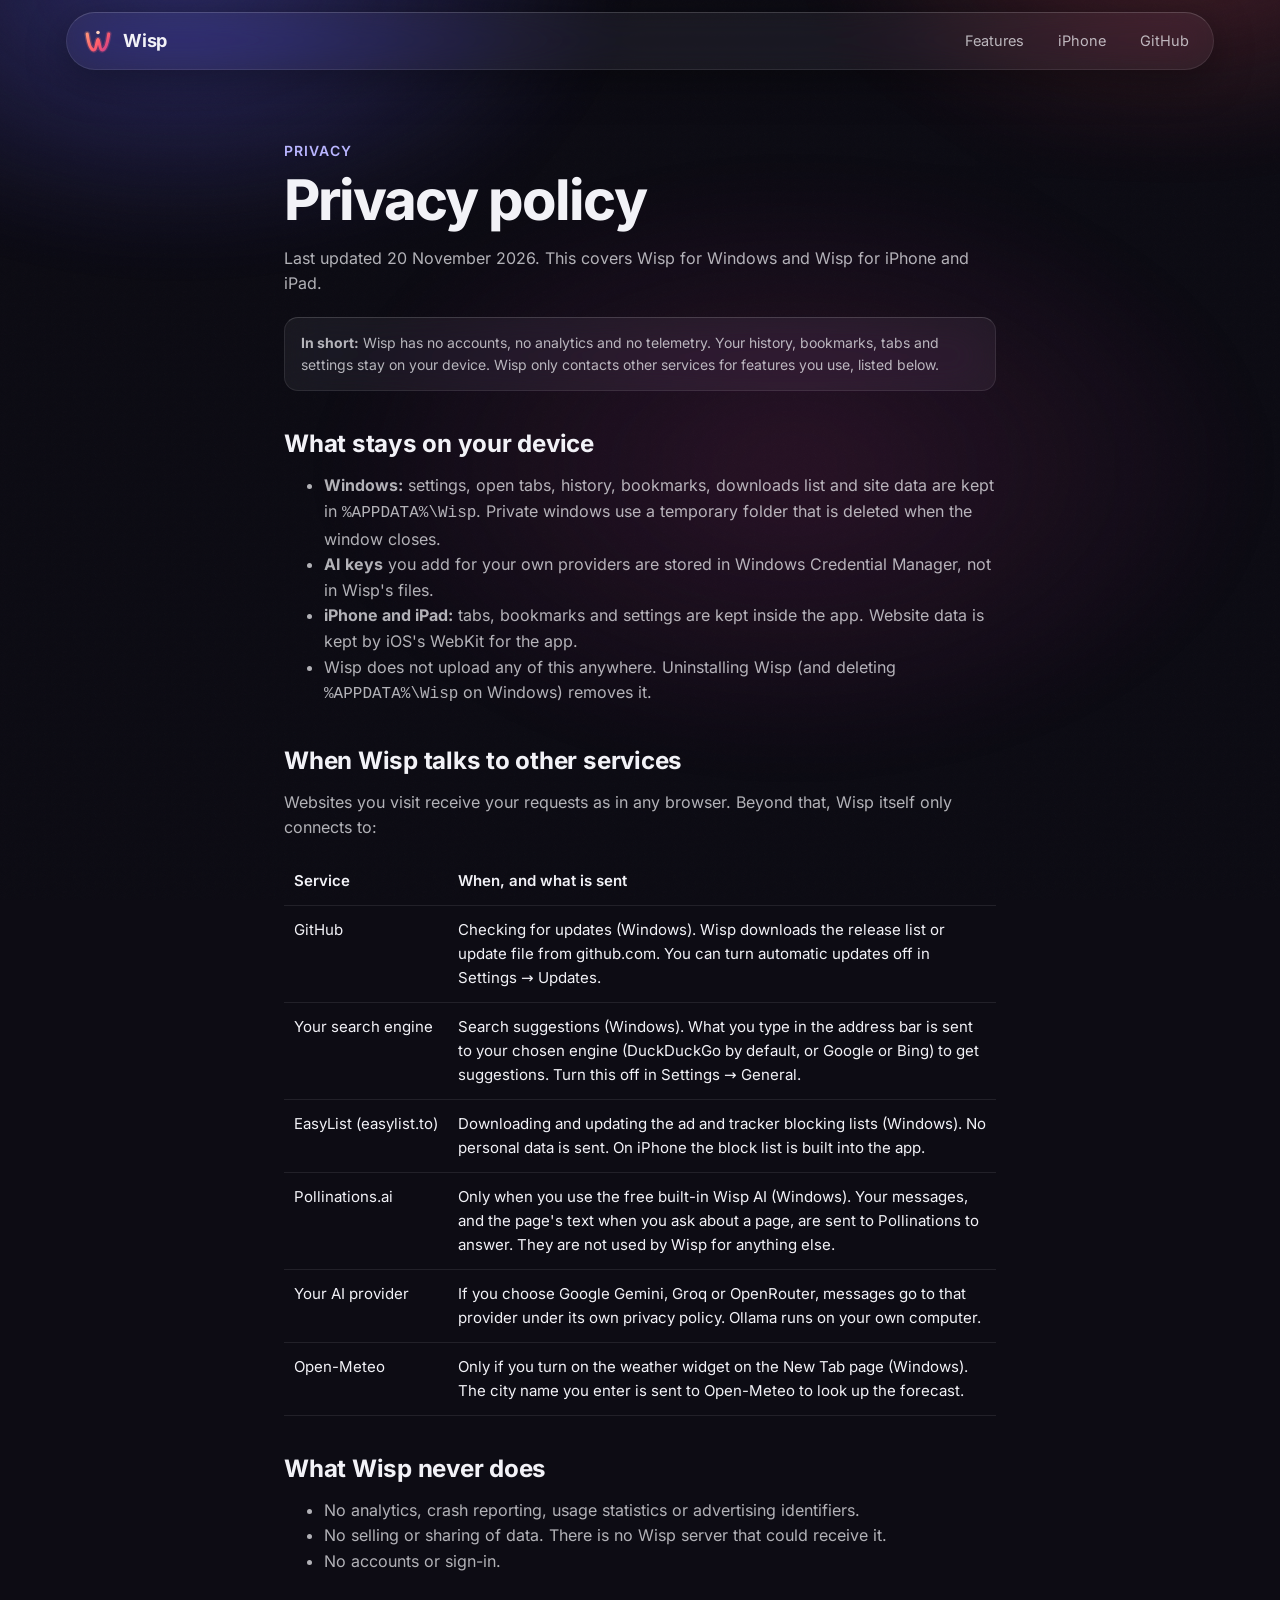
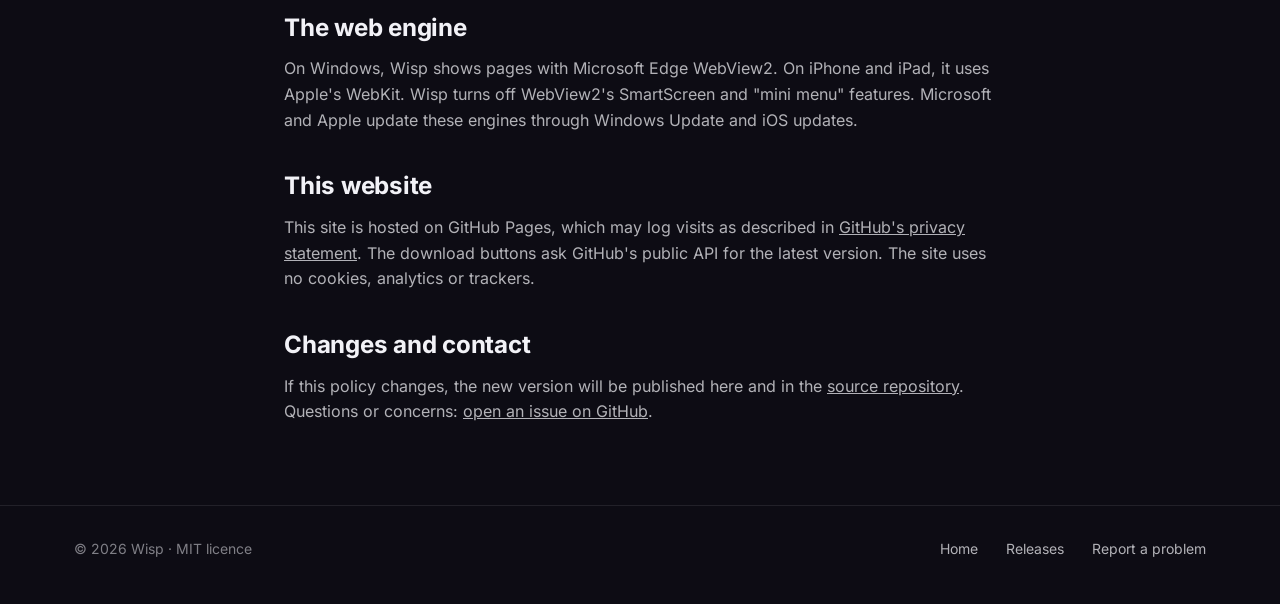
==== site/privacy.html @ 4005d580 "Add the Wisp website (GitHub Pages) Home page with features, screenshots, iPhone install steps, FAQ " ====
<!doctype html>
<html lang="en">
<head>
<meta charset="utf-8">
<meta name="viewport" content="width=device-width,initial-scale=1,viewport-fit=cover">
<title>Privacy policy — Wisp</title>
<meta name="description" content="What Wisp stores, what it sends, and to whom. In short: your data stays on your device, and there is no telemetry.">
<meta name="theme-color" content="#0d0c14">
<link rel="icon" href="img/logo.svg" type="image/svg+xml">
<link rel="stylesheet" href="style.css">
</head>
<body>
<div class="aurora" aria-hidden="true"></div><div class="grain" aria-hidden="true"></div>
<nav class="top"><div class="in glass">
  <a class="brand" href="index.html"><img src="img/logo.svg" alt="">Wisp</a>
  <a class="l opt" href="index.html#features">Features</a>
  <a class="l opt" href="index.html#iphone">iPhone</a>
  <a class="l" href="https://github.com/jakedev2/Wisp">GitHub</a>
</div></nav>

<main class="doc">
  <div class="kicker">Privacy</div>
  <h1>Privacy policy</h1>
  <p>Last updated 20 November 2026. This covers Wisp for Windows and Wisp for iPhone and iPad.</p>

  <p class="note glass"><b>In short:</b> Wisp has no accounts, no analytics and no telemetry. Your history, bookmarks, tabs and settings stay on your device. Wisp only contacts other services for features you use, listed below.</p>

  <h2>What stays on your device</h2>
  <ul>
    <li><b>Windows:</b> settings, open tabs, history, bookmarks, downloads list and site data are kept in <code>%APPDATA%\Wisp</code>. Private windows use a temporary folder that is deleted when the window closes.</li>
    <li><b>AI keys</b> you add for your own providers are stored in Windows Credential Manager, not in Wisp's files.</li>
    <li><b>iPhone and iPad:</b> tabs, bookmarks and settings are kept inside the app. Website data is kept by iOS's WebKit for the app.</li>
    <li>Wisp does not upload any of this anywhere. Uninstalling Wisp (and deleting <code>%APPDATA%\Wisp</code> on Windows) removes it.</li>
  </ul>

  <h2>When Wisp talks to other services</h2>
  <p>Websites you visit receive your requests as in any browser. Beyond that, Wisp itself only connects to:</p>
  <table>
    <tr><th>Service</th><th>When, and what is sent</th></tr>
    <tr><td>GitHub</td><td>Checking for updates (Windows). Wisp downloads the release list or update file from github.com. You can turn automatic updates off in Settings → Updates.</td></tr>
    <tr><td>Your search engine</td><td>Search suggestions (Windows). What you type in the address bar is sent to your chosen engine (DuckDuckGo by default, or Google or Bing) to get suggestions. Turn this off in Settings → General.</td></tr>
    <tr><td>EasyList (easylist.to)</td><td>Downloading and updating the ad and tracker blocking lists (Windows). No personal data is sent. On iPhone the block list is built into the app.</td></tr>
    <tr><td>Pollinations.ai</td><td>Only when you use the free built-in Wisp AI (Windows). Your messages, and the page's text when you ask about a page, are sent to Pollinations to answer. They are not used by Wisp for anything else.</td></tr>
    <tr><td>Your AI provider</td><td>If you choose Google Gemini, Groq or OpenRouter, messages go to that provider under its own privacy policy. Ollama runs on your own computer.</td></tr>
    <tr><td>Open-Meteo</td><td>Only if you turn on the weather widget on the New Tab page (Windows). The city name you enter is sent to Open-Meteo to look up the forecast.</td></tr>
  </table>

  <h2>What Wisp never does</h2>
  <ul>
    <li>No analytics, crash reporting, usage statistics or advertising identifiers.</li>
    <li>No selling or sharing of data. There is no Wisp server that could receive it.</li>
    <li>No accounts or sign-in.</li>
  </ul>

  <h2>The web engine</h2>
  <p>On Windows, Wisp shows pages with Microsoft Edge WebView2. On iPhone and iPad, it uses Apple's WebKit. Wisp turns off WebView2's SmartScreen and "mini menu" features. Microsoft and Apple update these engines through Windows Update and iOS updates.</p>

  <h2>This website</h2>
  <p>This site is hosted on GitHub Pages, which may log visits as described in <a href="https://docs.github.com/site-policy/privacy-policies/github-general-privacy-statement">GitHub's privacy statement</a>. The download buttons ask GitHub's public API for the latest version. The site uses no cookies, analytics or trackers.</p>

  <h2>Changes and contact</h2>
  <p>If this policy changes, the new version will be published here and in the <a href="https://github.com/jakedev2/Wisp">source repository</a>. Questions or concerns: <a href="https://github.com/jakedev2/Wisp/issues">open an issue on GitHub</a>.</p>
</main>

<footer><div class="wrap">
  <span class="sp">© <span id="year">2026</span> Wisp · MIT licence</span>
  <a href="index.html">Home</a>
  <a href="https://github.com/jakedev2/Wisp/releases">Releases</a>
  <a href="https://github.com/jakedev2/Wisp/issues">Report a problem</a>
</div></footer>
<script src="app.js" defer></script>
</body>
</html>
---- site/style.css ----
/* Wisp website. Same look as the app: dark frosted glass, one violet accent, Inter. */
@font-face{font-family:"Inter";src:url(fonts/inter.woff2) format("woff2");font-weight:100 900;font-display:swap}
:root{
  --bg:#0d0c14;--fg:#f2f2f7;--fg2:rgba(242,242,247,.72);--fg3:rgba(242,242,247,.5);
  --glass:rgba(255,255,255,.055);--glass-2:rgba(255,255,255,.09);--line:rgba(255,255,255,.09);--hi:rgba(255,255,255,.16);
  --accent:#5e5ce6;--accent-2:#ff5d6c;--accent-soft:rgba(94,92,230,.22);
  --r:20px;--r-lg:28px;--ease:cubic-bezier(.16,.84,.44,1);
  --max:1180px;color-scheme:dark;
}
*{box-sizing:border-box}
html{scroll-behavior:smooth;-webkit-text-size-adjust:100%}
body{margin:0;background:var(--bg);color:var(--fg);font:16px/1.6 "Inter",system-ui,"Segoe UI",sans-serif;font-feature-settings:"cv11";-webkit-font-smoothing:antialiased;overflow-x:hidden}
a{color:inherit}
img{max-width:100%;display:block}
::selection{background:var(--accent-soft)}
:focus-visible{outline:2px solid var(--accent);outline-offset:3px;border-radius:8px}

/* aurora behind everything */
.aurora{position:fixed;inset:-20vh -10vw auto;height:120vh;z-index:-1;pointer-events:none;filter:blur(40px);opacity:.9;
  background:radial-gradient(40% 35% at 20% 15%,rgba(94,92,230,.45),transparent 70%),radial-gradient(35% 30% at 85% 10%,rgba(255,93,108,.28),transparent 70%),radial-gradient(45% 40% at 60% 60%,rgba(194,59,143,.18),transparent 70%)}
.grain{position:fixed;inset:0;z-index:-1;pointer-events:none;opacity:.035;background-image:url("data:image/svg+xml,%3Csvg xmlns='http://www.w3.org/2000/svg' width='120' height='120'%3E%3Cfilter id='n'%3E%3CfeTurbulence baseFrequency='.9'/%3E%3C/filter%3E%3Crect width='120' height='120' filter='url(%23n)'/%3E%3C/svg%3E")}

.wrap{max-width:var(--max);margin:0 auto;padding:0 24px}
.glass{background:var(--glass);border:1px solid var(--line);border-top-color:var(--hi);-webkit-backdrop-filter:blur(20px) saturate(150%);backdrop-filter:blur(20px) saturate(150%)}

/* nav */
nav.top{position:sticky;top:12px;z-index:20;margin:12px auto 0;max-width:var(--max);padding:0 16px}
nav.top .in{display:flex;align-items:center;gap:6px;height:58px;padding:0 10px 0 16px;border-radius:999px;box-shadow:0 10px 40px rgba(0,0,0,.35)}
.brand{display:flex;align-items:center;gap:10px;text-decoration:none;font-weight:700;font-size:18px;letter-spacing:-.01em;margin-right:auto}
.brand img{width:30px;height:30px}
nav.top a.l{text-decoration:none;color:var(--fg2);font-size:14.5px;padding:8px 14px;border-radius:999px;transition:color .2s,background-color .2s}
nav.top a.l:hover{color:var(--fg);background:var(--glass-2)}
@media (max-width:760px){nav.top a.l.opt{display:none}}

/* buttons */
.btn{display:inline-flex;align-items:center;gap:10px;height:52px;padding:0 24px;border-radius:999px;font-weight:600;font-size:16px;text-decoration:none;border:1px solid var(--line);border-top-color:var(--hi);background:var(--glass-2);color:var(--fg);
  transition:transform .18s var(--ease),background-color .2s,box-shadow .25s var(--ease)}
.btn:hover{background:rgba(255,255,255,.13)}.btn:active{transform:scale(.97)}
.btn.go{background:linear-gradient(135deg,var(--accent),#7d5cf0);border-color:transparent;box-shadow:0 10px 30px rgba(94,92,230,.45),inset 0 1px 0 rgba(255,255,255,.25)}
.btn.go:hover{box-shadow:0 14px 40px rgba(94,92,230,.6),inset 0 1px 0 rgba(255,255,255,.3);transform:translateY(-1px)}
.btn svg{width:20px;height:20px;flex:none}
.btn small{font-weight:500;opacity:.75;font-size:13px}
.btn.sm{height:42px;padding:0 18px;font-size:14.5px}

/* hero */
.hero{text-align:center;padding:90px 0 40px}
.pill{display:inline-flex;align-items:center;gap:8px;padding:6px 14px 6px 8px;border-radius:999px;font-size:13.5px;color:var(--fg2);text-decoration:none}
.pill{max-width:100%}
@media (max-width:560px){.pill .wide{display:none}}
.pill b{background:var(--accent);color:#fff;border-radius:999px;padding:2px 9px;font-size:12px;font-weight:600}
h1{font-size:clamp(42px,7vw,84px);line-height:1.02;letter-spacing:-.035em;margin:22px auto 18px;max-width:900px;font-weight:750}
.grad{background:linear-gradient(120deg,#fff 10%,#c9c4ff 45%,#ff9a9a 90%);-webkit-background-clip:text;background-clip:text;color:transparent}
.lead{font-size:clamp(17px,2vw,20px);color:var(--fg2);max-width:640px;margin:0 auto 34px}
.cta{display:flex;flex-wrap:wrap;gap:12px;justify-content:center}
.meta{margin-top:16px;color:var(--fg3);font-size:13.5px}
.meta a{color:var(--fg2)}

/* window frame for screenshots */
.shot{position:relative;border-radius:18px;overflow:hidden;border:1px solid var(--line);border-top-color:var(--hi);box-shadow:0 40px 120px rgba(0,0,0,.6),0 0 0 1px rgba(0,0,0,.4);background:#111}
.shot img{width:100%;height:auto}
.hero .shot{margin:64px auto 0;max-width:1060px;transform:perspective(1600px) rotateX(6deg) scale(.98);transform-origin:top center;transition:transform 1s var(--ease)}
.hero .shot.in{transform:none}
.glow{position:absolute;inset:auto 10% -40px;height:120px;background:radial-gradient(50% 50% at 50% 50%,rgba(94,92,230,.45),transparent);filter:blur(30px);z-index:-1}

/* sections */
section{padding:110px 0 0;scroll-margin-top:-20px}
html{scroll-padding-top:90px}
.kicker{color:#b9b5ff;font-weight:600;font-size:14px;letter-spacing:.08em;text-transform:uppercase}
h2{font-size:clamp(32px,4.5vw,52px);line-height:1.08;letter-spacing:-.03em;margin:10px 0 16px;font-weight:720}
.sub{color:var(--fg2);font-size:18px;max-width:640px;margin:0}
.center{text-align:center}.center .sub{margin:0 auto}

.grid{display:grid;grid-template-columns:repeat(3,1fr);gap:16px;margin-top:48px}
@media (max-width:900px){.grid{grid-template-columns:repeat(2,1fr)}}
@media (max-width:600px){.grid{grid-template-columns:1fr}}
.card{border-radius:var(--r);padding:26px;transition:transform .3s var(--ease),background-color .3s,border-color .3s}
.card:hover{transform:translateY(-3px);background:var(--glass-2);border-color:rgba(255,255,255,.14)}
.card .ic{width:44px;height:44px;border-radius:14px;display:grid;place-items:center;background:var(--accent-soft);color:#c9c6ff;margin-bottom:16px}
.card .ic svg{width:22px;height:22px}
.card h3{margin:0 0 6px;font-size:18px;letter-spacing:-.01em}
.card p{margin:0;color:var(--fg2);font-size:15px}

/* split rows */
.split{display:grid;grid-template-columns:1fr 1.25fr;gap:56px;align-items:center;margin-top:70px}
.split.rev{grid-template-columns:1.25fr 1fr}.split.rev .txt{order:2}
@media (max-width:900px){.split,.split.rev{grid-template-columns:1fr;gap:28px}.split.rev .txt{order:0}}
.txt ul{list-style:none;padding:0;margin:22px 0 0;display:grid;gap:12px}
.txt li{display:flex;gap:12px;color:var(--fg2)}
.txt li::before{content:"";flex:none;width:20px;height:20px;margin-top:3px;border-radius:50%;background:var(--accent-soft) url("data:image/svg+xml,%3Csvg xmlns='http://www.w3.org/2000/svg' viewBox='0 0 24 24' fill='none' stroke='%23c9c6ff' stroke-width='3' stroke-linecap='round' stroke-linejoin='round'%3E%3Cpath d='M6 12l4 4 8-8'/%3E%3C/svg%3E") center/12px no-repeat}
.txt li b{color:var(--fg);font-weight:600}

/* gallery */
.gallery{display:grid;grid-template-columns:repeat(2,1fr);gap:18px;margin-top:48px}
@media (max-width:760px){.gallery{grid-template-columns:1fr}}
.gallery figure{margin:0;cursor:zoom-in}
.gallery figcaption{color:var(--fg3);font-size:14px;margin-top:10px;text-align:center}
.gallery .shot{transition:transform .35s var(--ease),box-shadow .35s var(--ease)}
.gallery figure:hover .shot{transform:translateY(-4px);box-shadow:0 50px 120px rgba(0,0,0,.7)}

/* stats */
.stats{display:grid;grid-template-columns:repeat(4,1fr);gap:16px;margin-top:48px}
@media (max-width:800px){.stats{grid-template-columns:repeat(2,1fr)}}
.stat{border-radius:var(--r);padding:26px 22px}
.stat b{display:block;font-size:clamp(28px,3.4vw,40px);letter-spacing:-.03em;font-weight:750}
.stat span{color:var(--fg2);font-size:14.5px}

/* iPhone */
.phone{position:relative;width:min(320px,80vw);margin:0 auto;aspect-ratio:1170/2532;border-radius:54px;padding:12px;background:linear-gradient(145deg,#2a2833,#121117);box-shadow:0 50px 120px rgba(0,0,0,.65),inset 0 0 0 1.5px rgba(255,255,255,.12)}
.phone img{width:100%;height:100%;object-fit:cover;border-radius:43px}
.phone::before{content:"";position:absolute;top:24px;left:50%;width:31%;height:30px;transform:translateX(-50%);background:#000;border-radius:999px;z-index:2}
.phone .t{position:absolute;top:26px;left:15%;z-index:2;font-weight:600;font-size:15px}
.steps{counter-reset:s;list-style:none;padding:0;margin:22px 0 0;display:grid;gap:14px}
.steps li{counter-increment:s;display:flex;gap:14px;color:var(--fg2)}
.steps li::before{content:counter(s);flex:none;width:28px;height:28px;border-radius:50%;display:grid;place-items:center;background:var(--glass-2);border:1px solid var(--line);color:var(--fg);font-weight:600;font-size:13px}
.note{margin-top:20px;padding:14px 16px;border-radius:14px;color:var(--fg2);font-size:14px}

/* FAQ */
.faq{max-width:780px;margin:44px auto 0;display:grid;gap:10px}
details{border-radius:18px;padding:0 22px;transition:background-color .2s}
details[open]{background:var(--glass-2)}
summary{cursor:pointer;list-style:none;padding:18px 0;font-weight:600;display:flex;justify-content:space-between;gap:16px}
summary::-webkit-details-marker{display:none}
summary::after{content:"+";color:var(--fg3);font-size:22px;line-height:1;transition:transform .25s var(--ease)}
details[open] summary::after{transform:rotate(45deg)}
details p{margin:0 0 18px;color:var(--fg2)}

/* final CTA + footer */
.final{margin:110px auto 0;border-radius:var(--r-lg);padding:64px 24px;text-align:center;position:relative;overflow:hidden}
.final::before{content:"";position:absolute;inset:-40% -10% auto;height:120%;background:radial-gradient(40% 50% at 50% 0,rgba(94,92,230,.35),transparent 70%);z-index:-1}
footer{margin-top:80px;padding:32px 0 48px;border-top:1px solid var(--line);color:var(--fg3);font-size:14px}
footer .wrap{display:flex;flex-wrap:wrap;gap:16px 28px;align-items:center}
footer a{color:var(--fg2);text-decoration:none}footer a:hover{color:var(--fg)}
footer .sp{margin-right:auto}

/* lightbox */
.lb{position:fixed;inset:0;z-index:50;display:grid;place-items:center;padding:4vw;background:rgba(5,5,10,.82);-webkit-backdrop-filter:blur(10px);backdrop-filter:blur(10px);opacity:0;pointer-events:none;transition:opacity .25s var(--ease);cursor:zoom-out}
.lb.on{opacity:1;pointer-events:auto}
.lb img{max-height:90vh;width:auto;border-radius:14px;box-shadow:0 40px 120px rgba(0,0,0,.7);transform:scale(.96);transition:transform .3s var(--ease)}
.lb.on img{transform:none}

/* privacy page */
.doc{max-width:760px;margin:0 auto;padding:70px 24px 0}
.doc h1{font-size:clamp(38px,5vw,56px);text-align:left;margin:10px 0}
.doc h2{font-size:24px;margin:40px 0 10px;letter-spacing:-.01em}
.doc p,.doc li{color:var(--fg2)}
.doc table{width:100%;border-collapse:collapse;margin:14px 0;font-size:15px}
.doc td,.doc th{text-align:left;padding:12px 10px;border-bottom:1px solid var(--line);vertical-align:top}
.doc th{color:var(--fg);font-weight:600}
.doc td:first-child{color:var(--fg);white-space:nowrap}

/* reveal on scroll */
.rv{opacity:0;transform:translateY(24px);transition:opacity .8s var(--ease),transform .8s var(--ease)}
.rv.in{opacity:1;transform:none}
.rv.d1{transition-delay:.08s}.rv.d2{transition-delay:.16s}.rv.d3{transition-delay:.24s}
@media (prefers-reduced-motion:reduce){
  html{scroll-behavior:auto}
  *,*::before,*::after{transition-duration:1ms!important;animation-duration:1ms!important}
  .rv{opacity:1;transform:none}.hero .shot{transform:none}
}
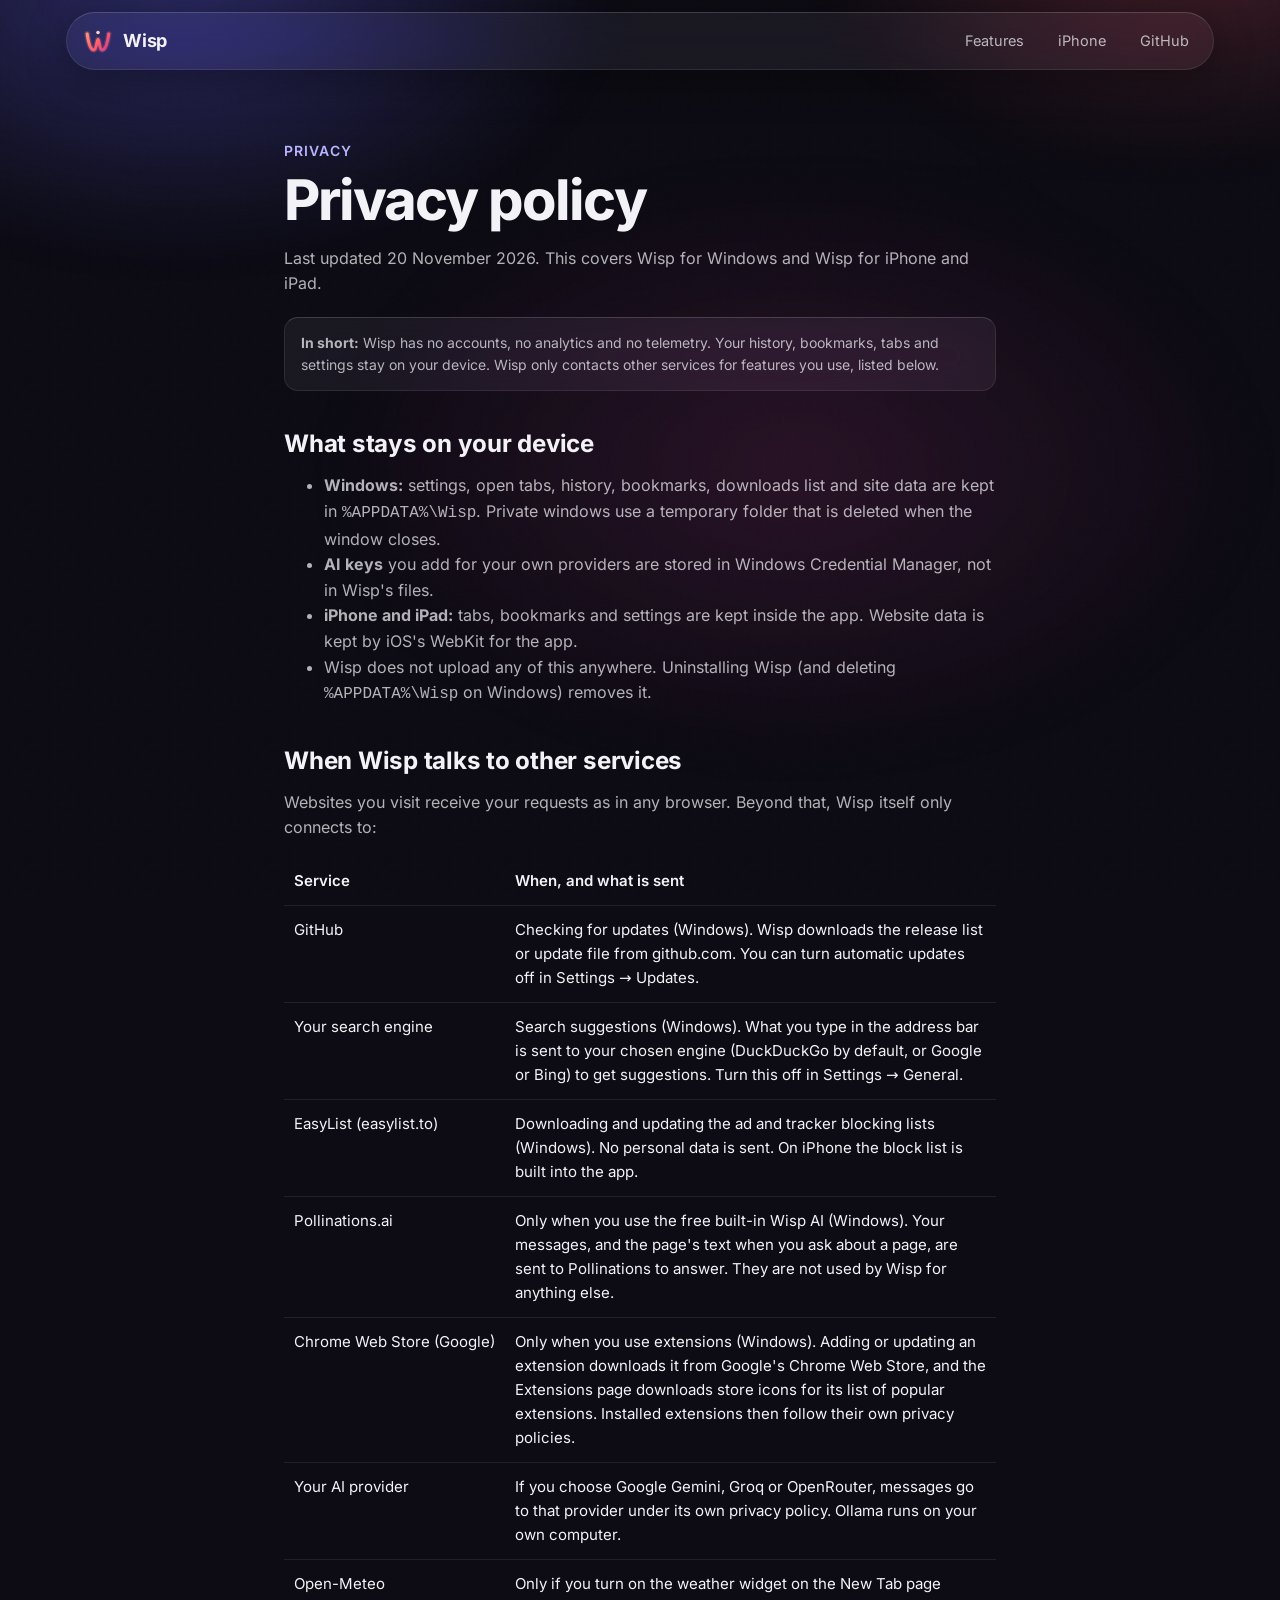
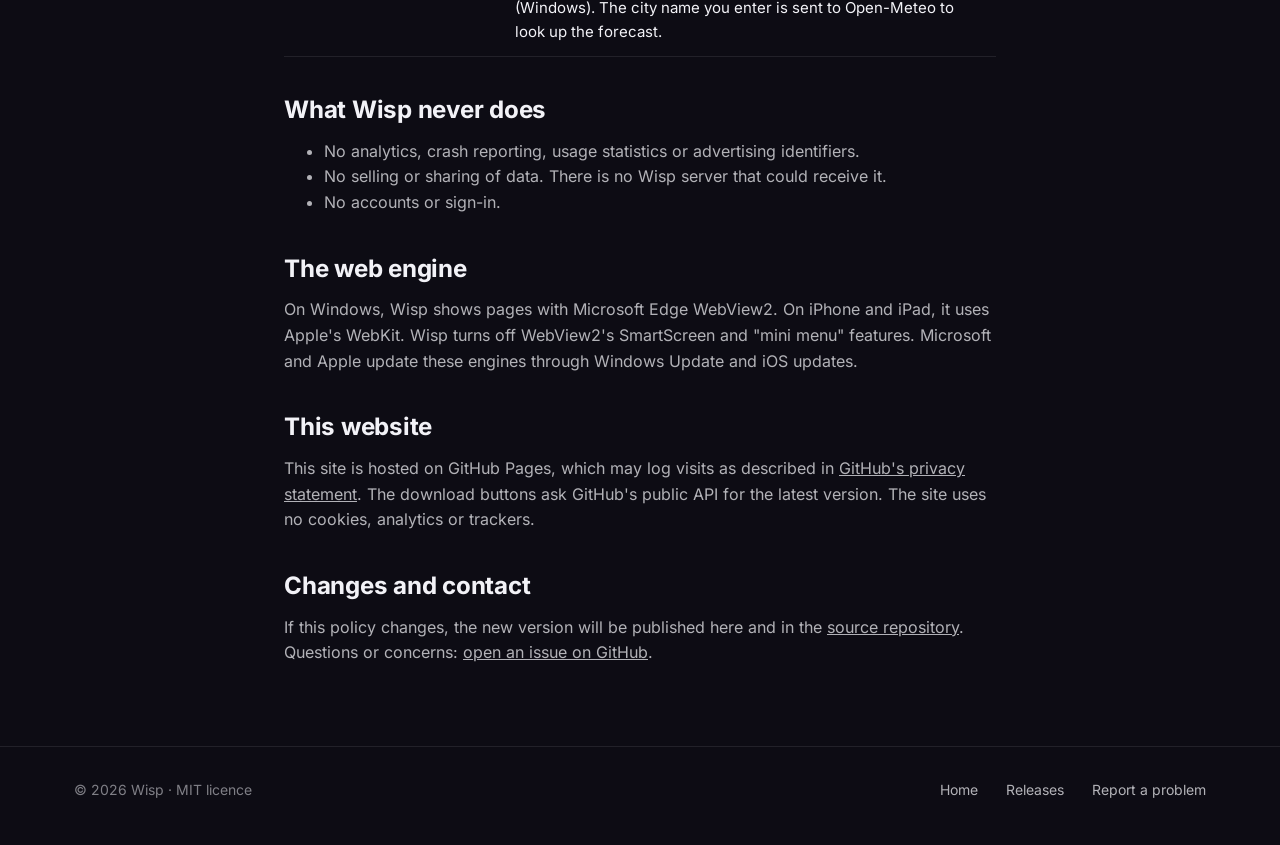
==== commit 05209cd3: "Website: Chrome extensions Show the extensions feature on the homepage: the New banner, a feature ca" ====
--- a/site/privacy.html
+++ b/site/privacy.html
@@ -41,6 +41,7 @@
     <tr><td>Your search engine</td><td>Search suggestions (Windows). What you type in the address bar is sent to your chosen engine (DuckDuckGo by default, or Google or Bing) to get suggestions. Turn this off in Settings → General.</td></tr>
     <tr><td>EasyList (easylist.to)</td><td>Downloading and updating the ad and tracker blocking lists (Windows). No personal data is sent. On iPhone the block list is built into the app.</td></tr>
     <tr><td>Pollinations.ai</td><td>Only when you use the free built-in Wisp AI (Windows). Your messages, and the page's text when you ask about a page, are sent to Pollinations to answer. They are not used by Wisp for anything else.</td></tr>
+    <tr><td>Chrome Web Store (Google)</td><td>Only when you use extensions (Windows). Adding or updating an extension downloads it from Google's Chrome Web Store, and the Extensions page downloads store icons for its list of popular extensions. Installed extensions then follow their own privacy policies.</td></tr>
     <tr><td>Your AI provider</td><td>If you choose Google Gemini, Groq or OpenRouter, messages go to that provider under its own privacy policy. Ollama runs on your own computer.</td></tr>
     <tr><td>Open-Meteo</td><td>Only if you turn on the weather widget on the New Tab page (Windows). The city name you enter is sent to Open-Meteo to look up the forecast.</td></tr>
   </table>
--- a/site/style.css
+++ b/site/style.css
@@ -79,6 +79,9 @@
 .card .ic svg{width:22px;height:22px}
 .card h3{margin:0 0 6px;font-size:18px;letter-spacing:-.01em}
 .card p{margin:0;color:var(--fg2);font-size:15px}
+.card.wide-card{grid-column:1/-1;display:flex;gap:18px;align-items:center}
+.card.wide-card .ic{margin-bottom:0;flex:none}
+.tag{display:inline-block;vertical-align:middle;margin-left:6px;padding:2px 8px;border-radius:999px;background:var(--accent-soft);color:#c9c6ff;font-size:11px;font-weight:700;letter-spacing:.04em;text-transform:uppercase}
 
 /* split rows */
 .split{display:grid;grid-template-columns:1fr 1.25fr;gap:56px;align-items:center;margin-top:70px}
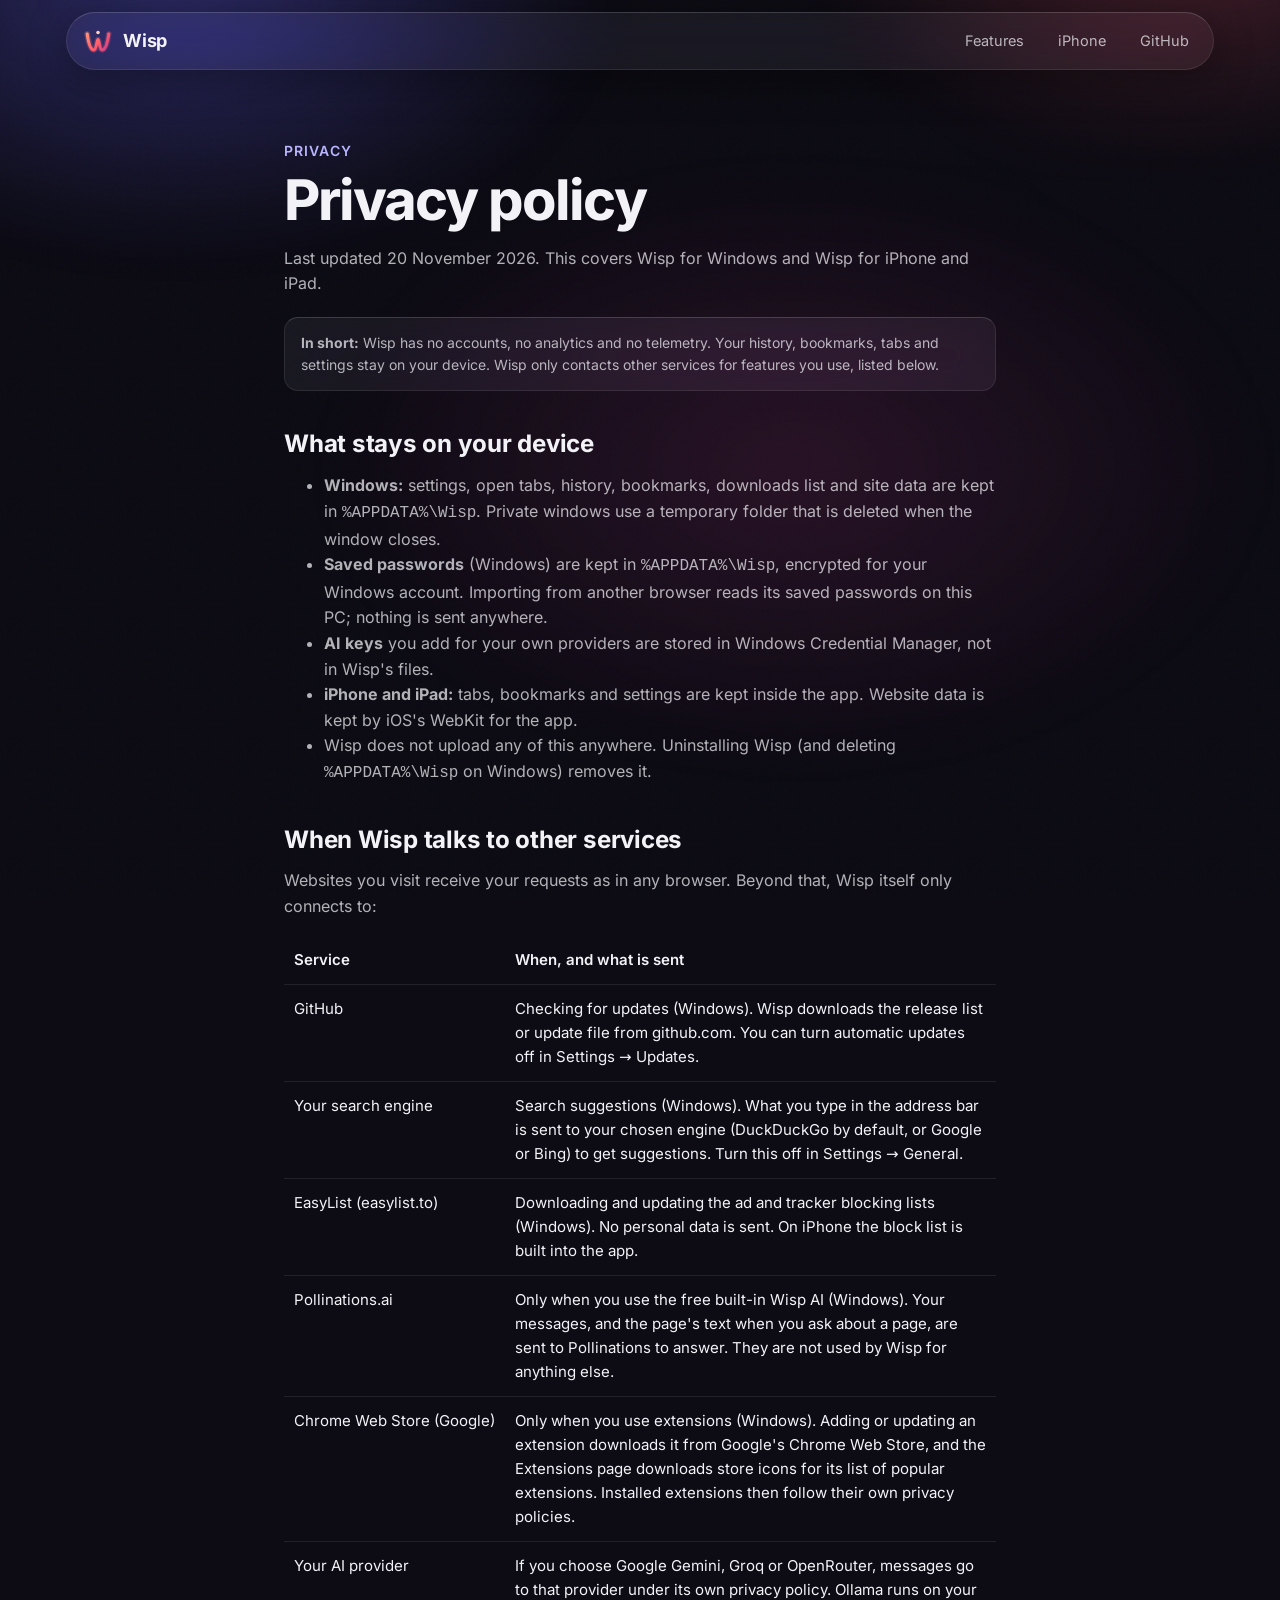
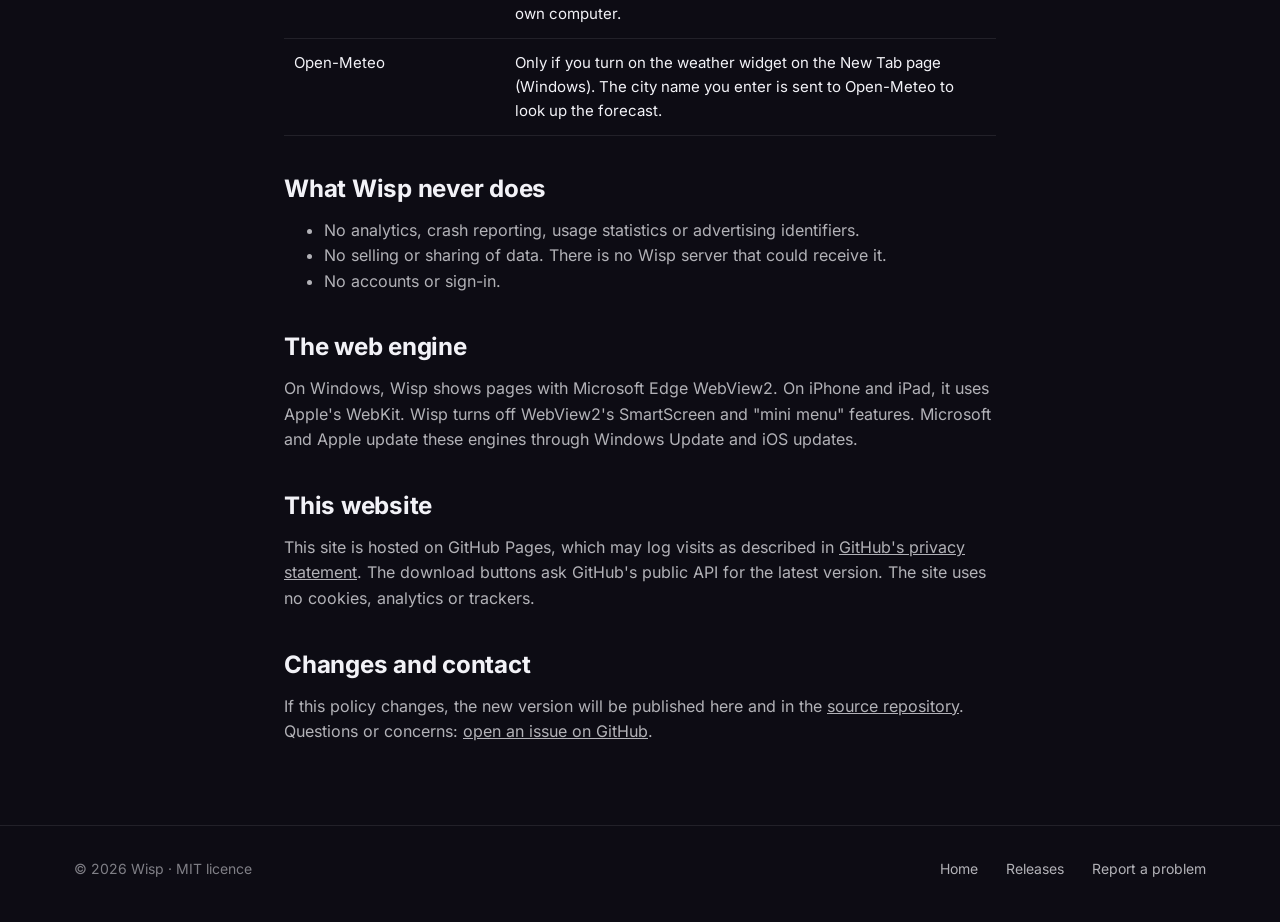
==== commit 70445c3a: "Password manager; tabs shrink out when closed Passwords: Wisp offers to save or update the password " ====
--- a/site/privacy.html
+++ b/site/privacy.html
@@ -28,6 +28,7 @@
   <h2>What stays on your device</h2>
   <ul>
     <li><b>Windows:</b> settings, open tabs, history, bookmarks, downloads list and site data are kept in <code>%APPDATA%\Wisp</code>. Private windows use a temporary folder that is deleted when the window closes.</li>
+    <li><b>Saved passwords</b> (Windows) are kept in <code>%APPDATA%\Wisp</code>, encrypted for your Windows account. Importing from another browser reads its saved passwords on this PC; nothing is sent anywhere.</li>
     <li><b>AI keys</b> you add for your own providers are stored in Windows Credential Manager, not in Wisp's files.</li>
     <li><b>iPhone and iPad:</b> tabs, bookmarks and settings are kept inside the app. Website data is kept by iOS's WebKit for the app.</li>
     <li>Wisp does not upload any of this anywhere. Uninstalling Wisp (and deleting <code>%APPDATA%\Wisp</code> on Windows) removes it.</li>
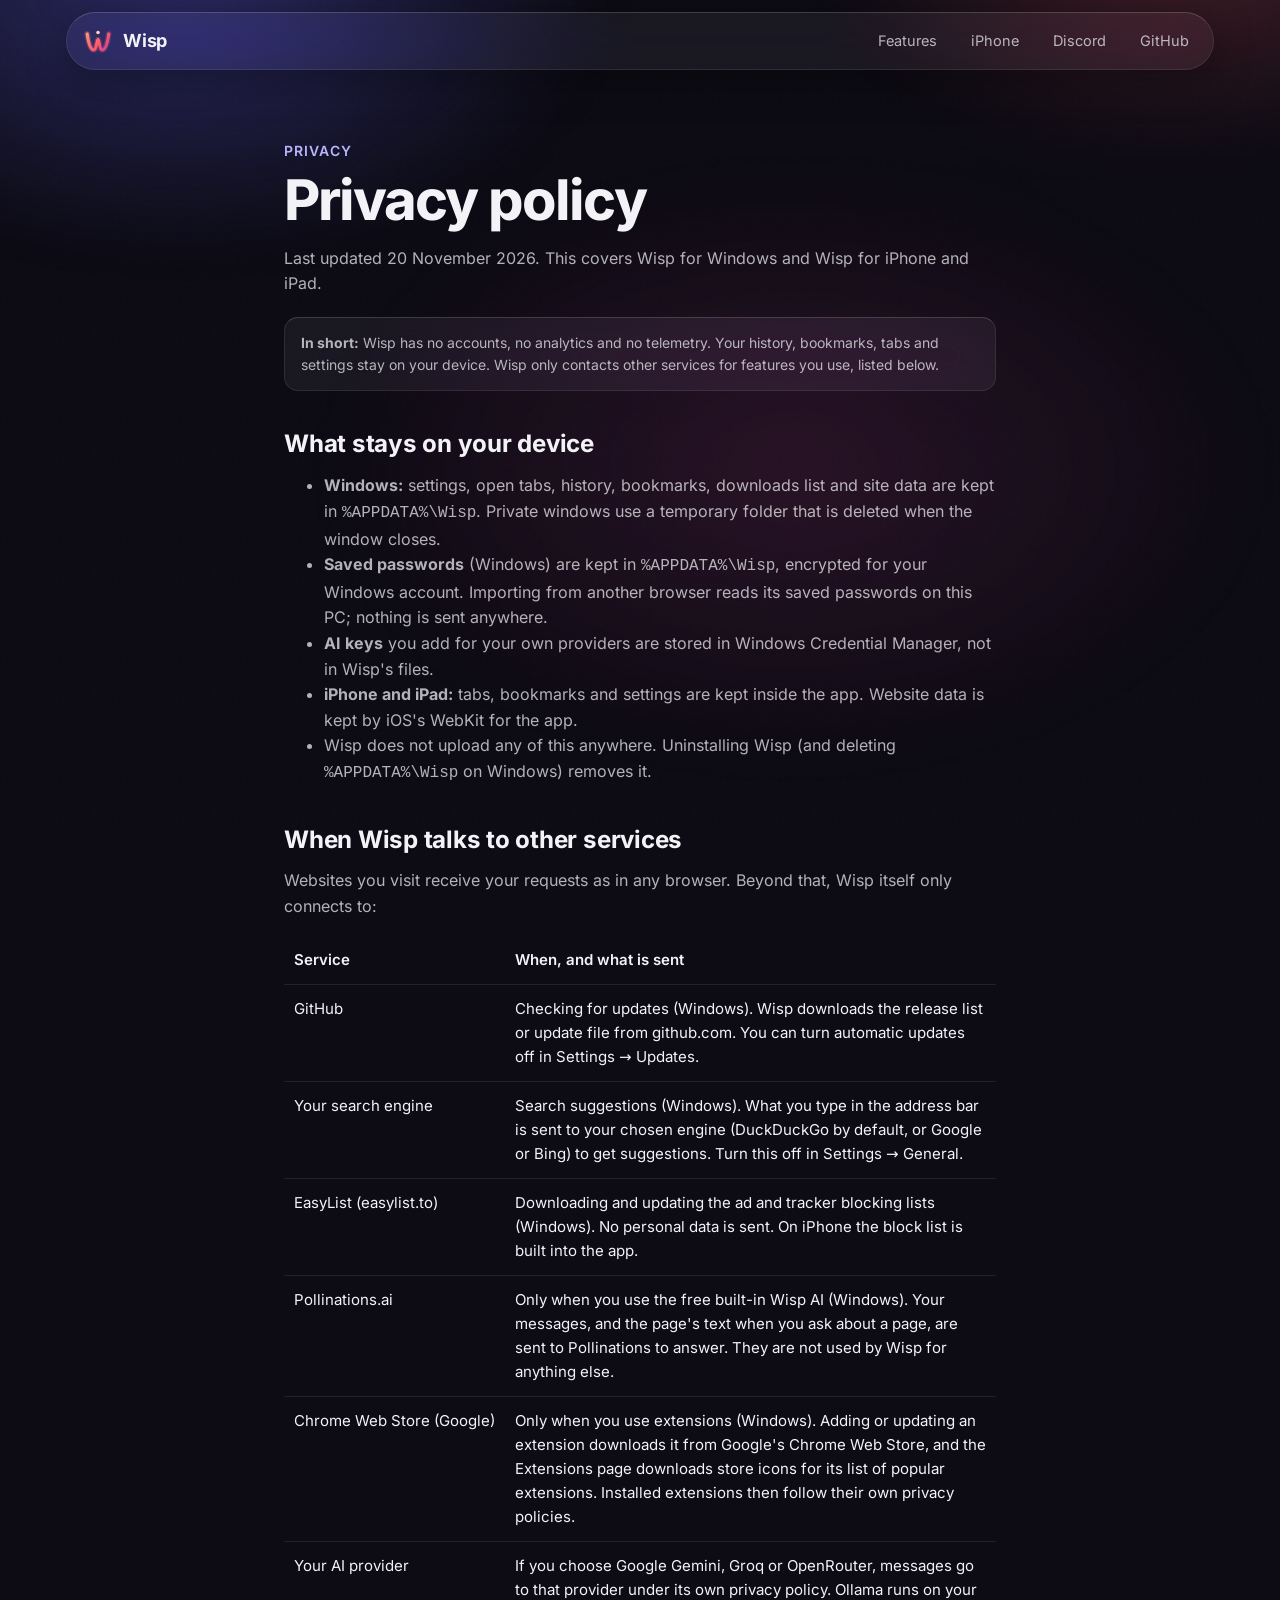
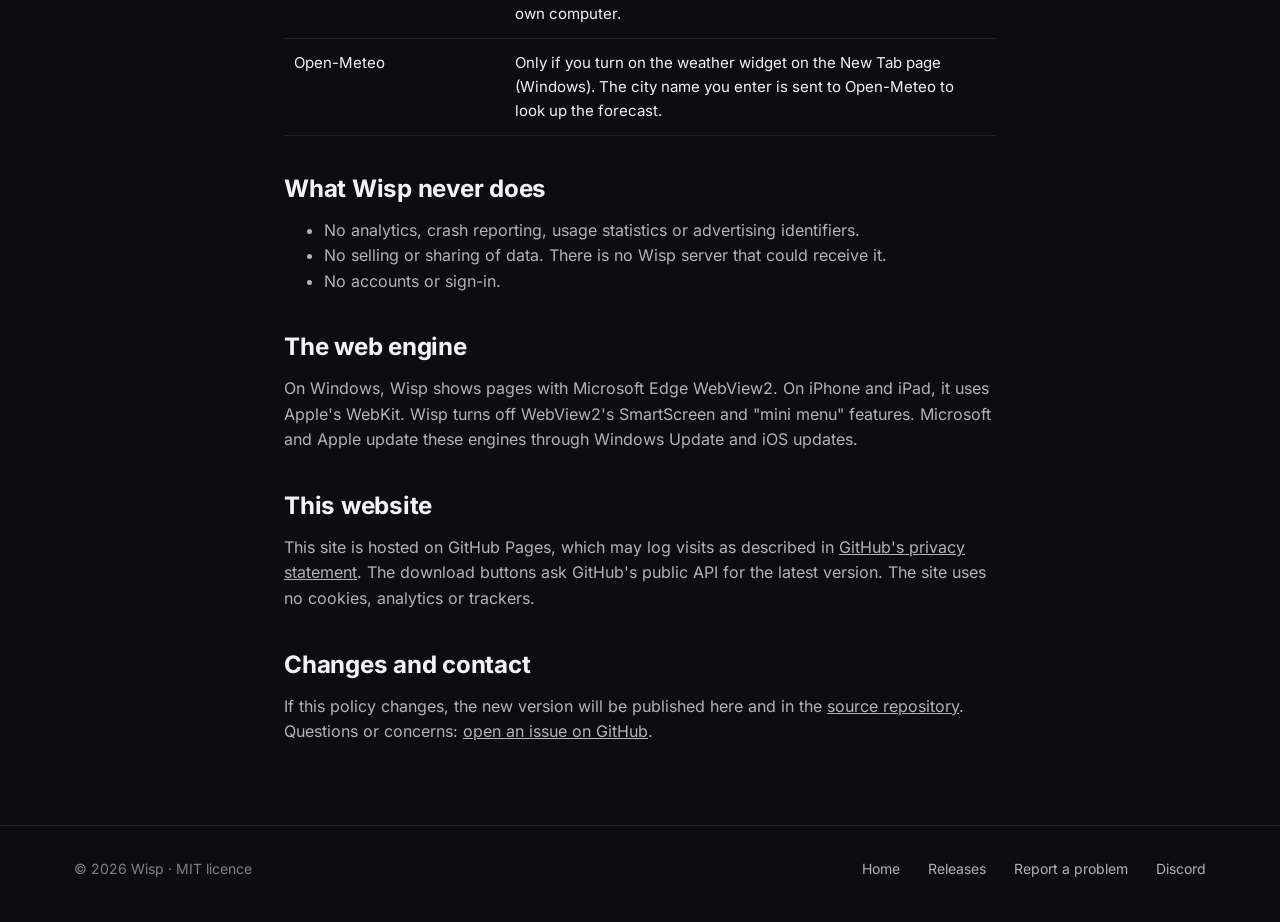
==== commit 4dada8df: "Add the Discord server link to the website Discord link in the top bar and footer of both pages, and" ====
--- a/site/privacy.html
+++ b/site/privacy.html
@@ -15,6 +15,7 @@
   <a class="brand" href="index.html"><img src="img/logo.svg" alt="">Wisp</a>
   <a class="l opt" href="index.html#features">Features</a>
   <a class="l opt" href="index.html#iphone">iPhone</a>
+  <a class="l opt" href="https://discord.gg/4rn5e7JTTN">Discord</a>
   <a class="l" href="https://github.com/jakedev2/Wisp">GitHub</a>
 </div></nav>
 
@@ -69,6 +70,7 @@
   <a href="index.html">Home</a>
   <a href="https://github.com/jakedev2/Wisp/releases">Releases</a>
   <a href="https://github.com/jakedev2/Wisp/issues">Report a problem</a>
+  <a href="https://discord.gg/4rn5e7JTTN">Discord</a>
 </div></footer>
 <script src="app.js" defer></script>
 </body>
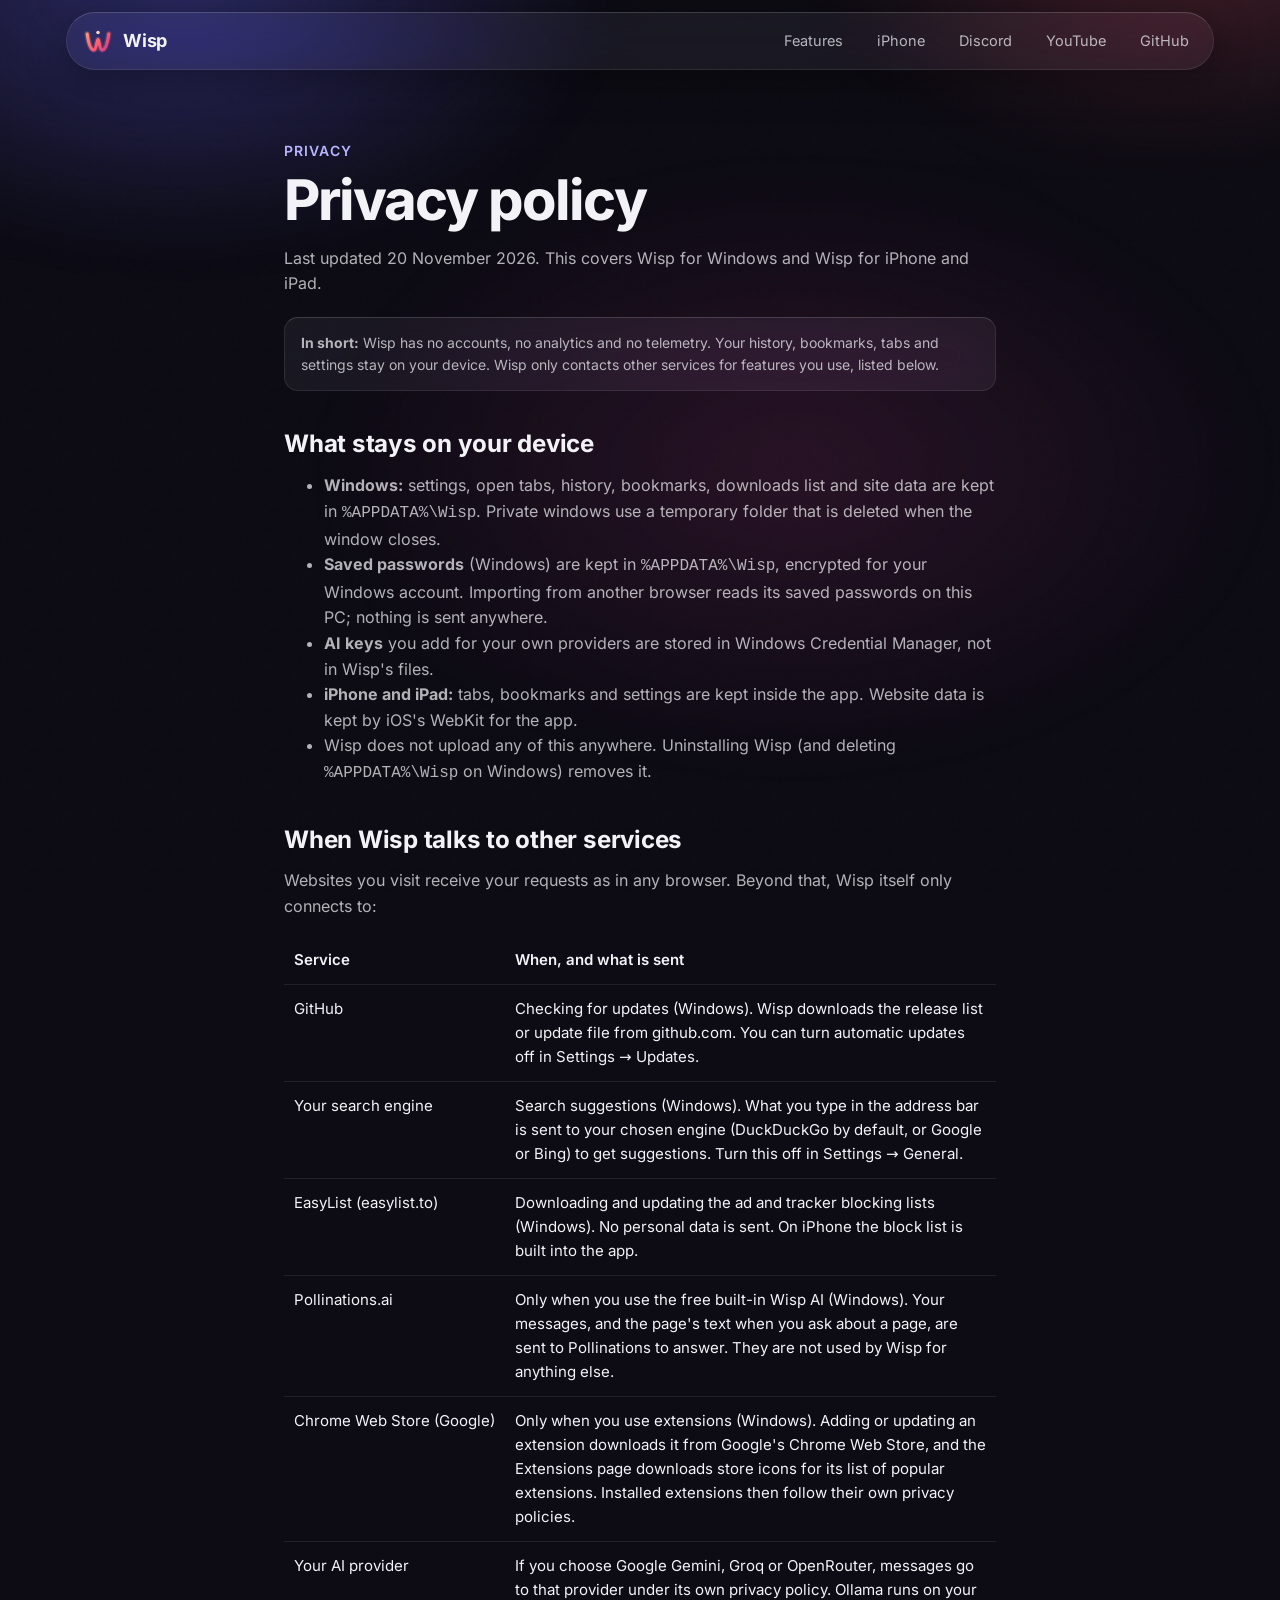
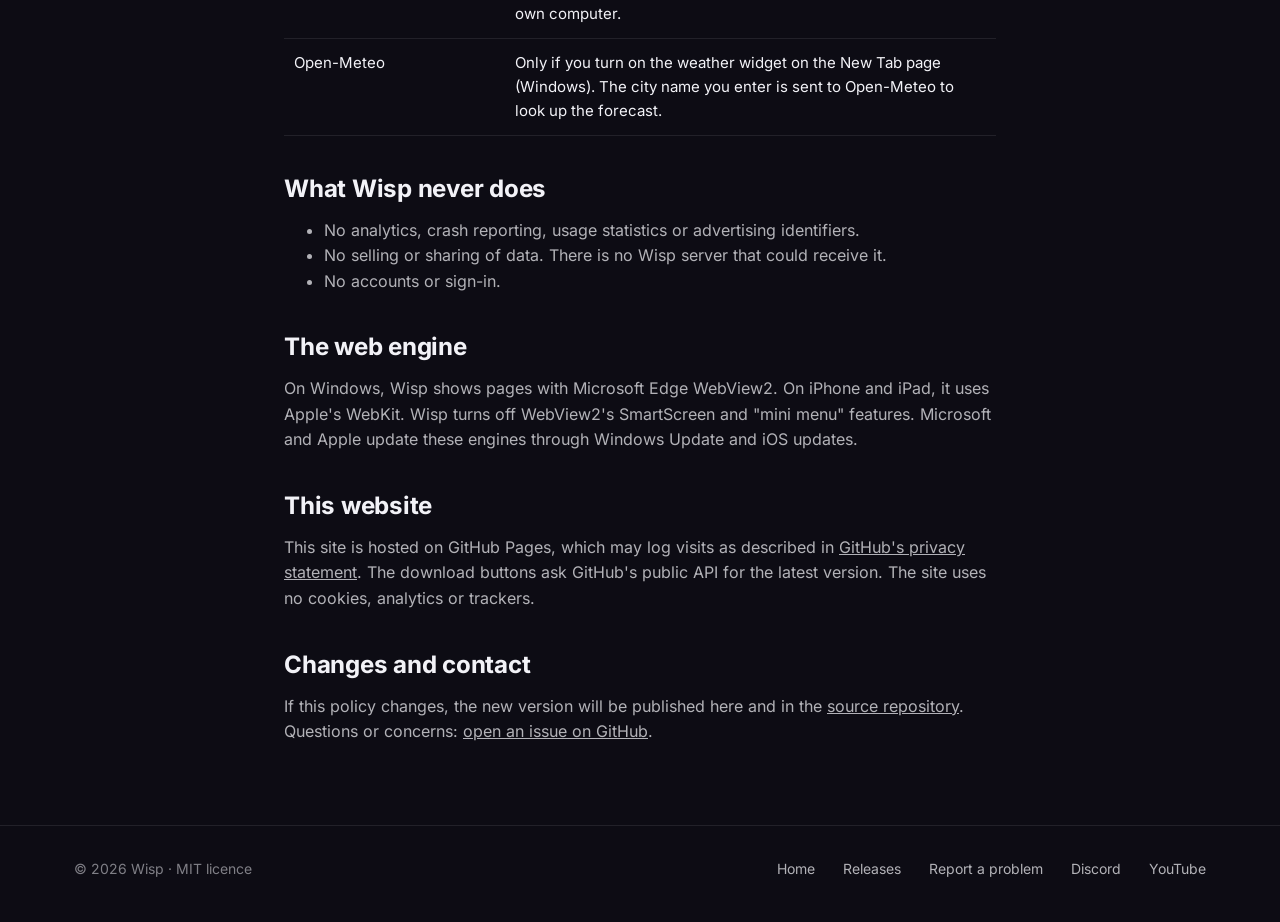
==== commit d1ee3643: "Add the YouTube channel to the website YouTube link in the top bar and footer of both pages, and a "" ====
--- a/site/privacy.html
+++ b/site/privacy.html
@@ -16,7 +16,8 @@
   <a class="l opt" href="index.html#features">Features</a>
   <a class="l opt" href="index.html#iphone">iPhone</a>
   <a class="l opt" href="https://discord.gg/4rn5e7JTTN">Discord</a>
-  <a class="l" href="https://github.com/jakedev2/Wisp">GitHub</a>
+  <a class="l opt" href="https://www.youtube.com/@wisphq">YouTube</a>
+  <a class="l" href="https://github.com/Wisp-Browser/Wisp">GitHub</a>
 </div></nav>
 
 <main class="doc">
@@ -62,15 +63,16 @@
   <p>This site is hosted on GitHub Pages, which may log visits as described in <a href="https://docs.github.com/site-policy/privacy-policies/github-general-privacy-statement">GitHub's privacy statement</a>. The download buttons ask GitHub's public API for the latest version. The site uses no cookies, analytics or trackers.</p>
 
   <h2>Changes and contact</h2>
-  <p>If this policy changes, the new version will be published here and in the <a href="https://github.com/jakedev2/Wisp">source repository</a>. Questions or concerns: <a href="https://github.com/jakedev2/Wisp/issues">open an issue on GitHub</a>.</p>
+  <p>If this policy changes, the new version will be published here and in the <a href="https://github.com/Wisp-Browser/Wisp">source repository</a>. Questions or concerns: <a href="https://github.com/Wisp-Browser/Wisp/issues">open an issue on GitHub</a>.</p>
 </main>
 
 <footer><div class="wrap">
   <span class="sp">© <span id="year">2026</span> Wisp · MIT licence</span>
   <a href="index.html">Home</a>
-  <a href="https://github.com/jakedev2/Wisp/releases">Releases</a>
-  <a href="https://github.com/jakedev2/Wisp/issues">Report a problem</a>
+  <a href="https://github.com/Wisp-Browser/Wisp/releases">Releases</a>
+  <a href="https://github.com/Wisp-Browser/Wisp/issues">Report a problem</a>
   <a href="https://discord.gg/4rn5e7JTTN">Discord</a>
+  <a href="https://www.youtube.com/@wisphq">YouTube</a>
 </div></footer>
 <script src="app.js" defer></script>
 </body>
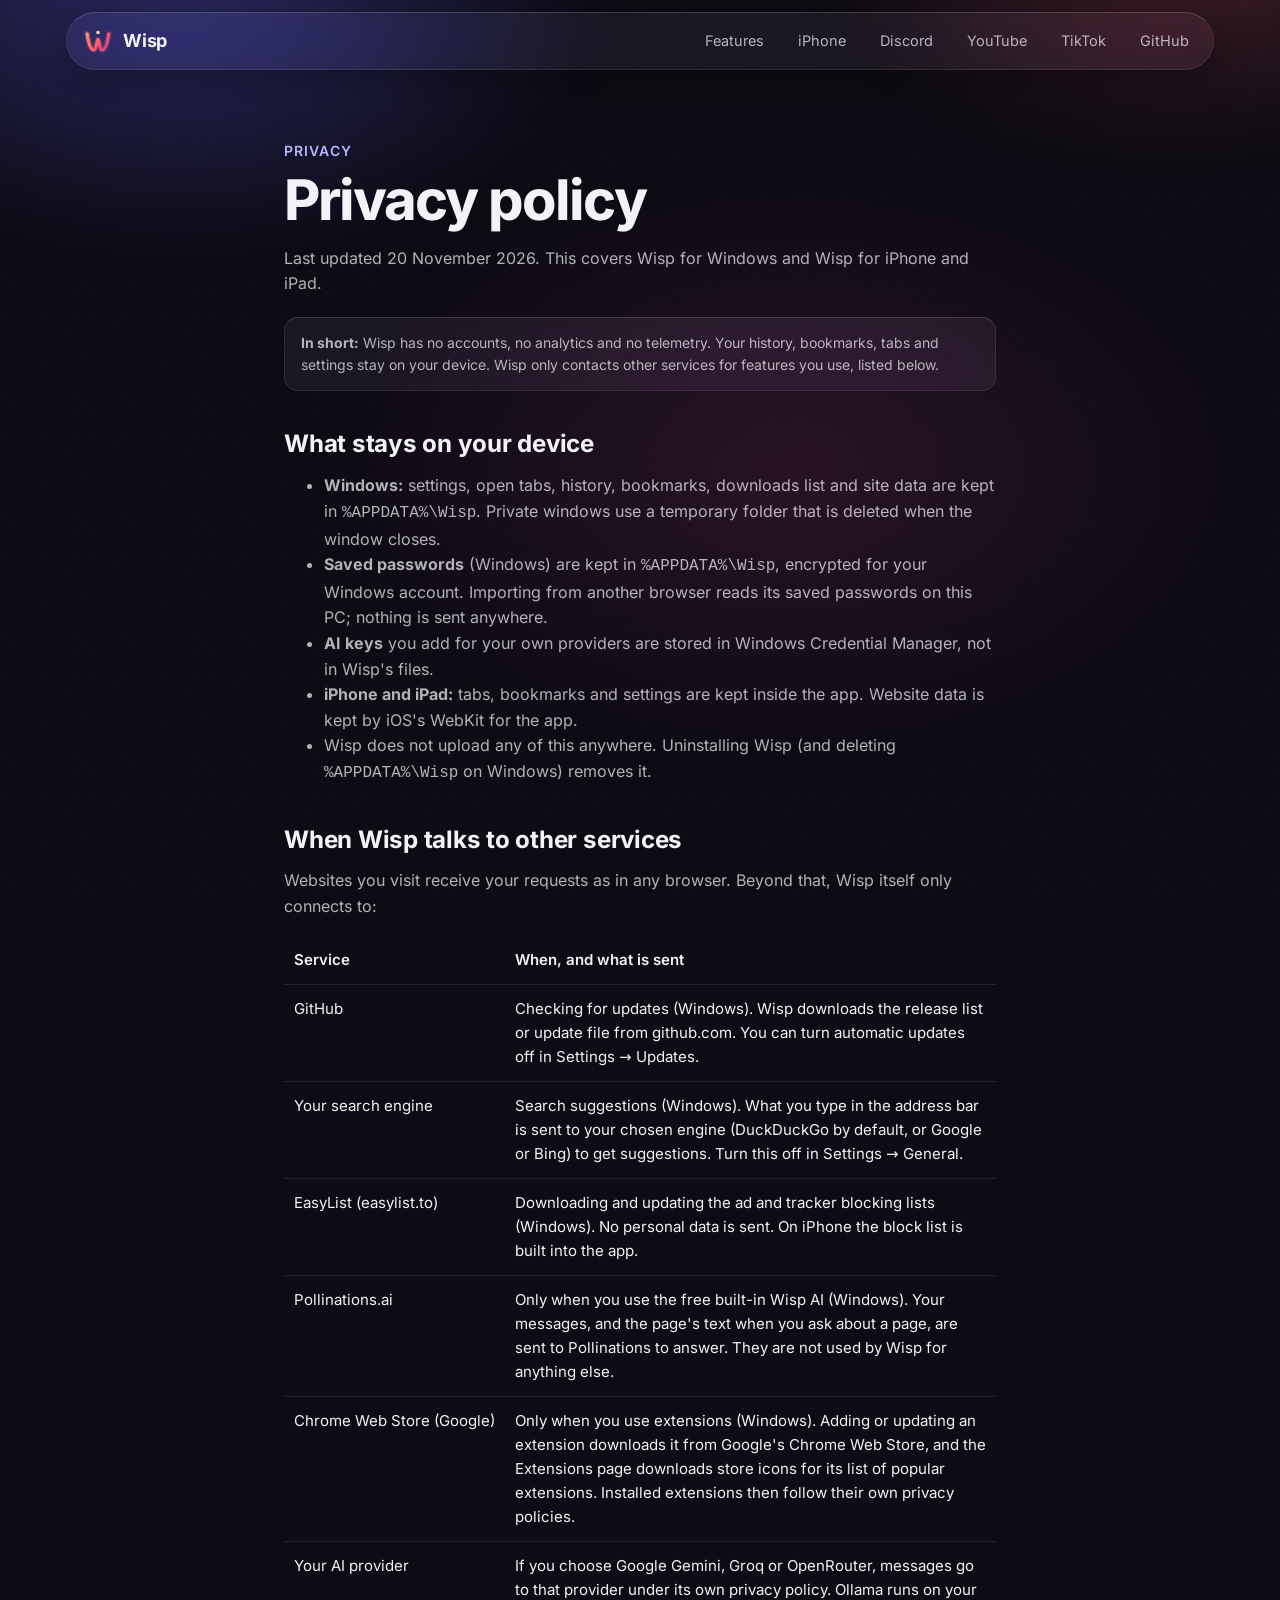
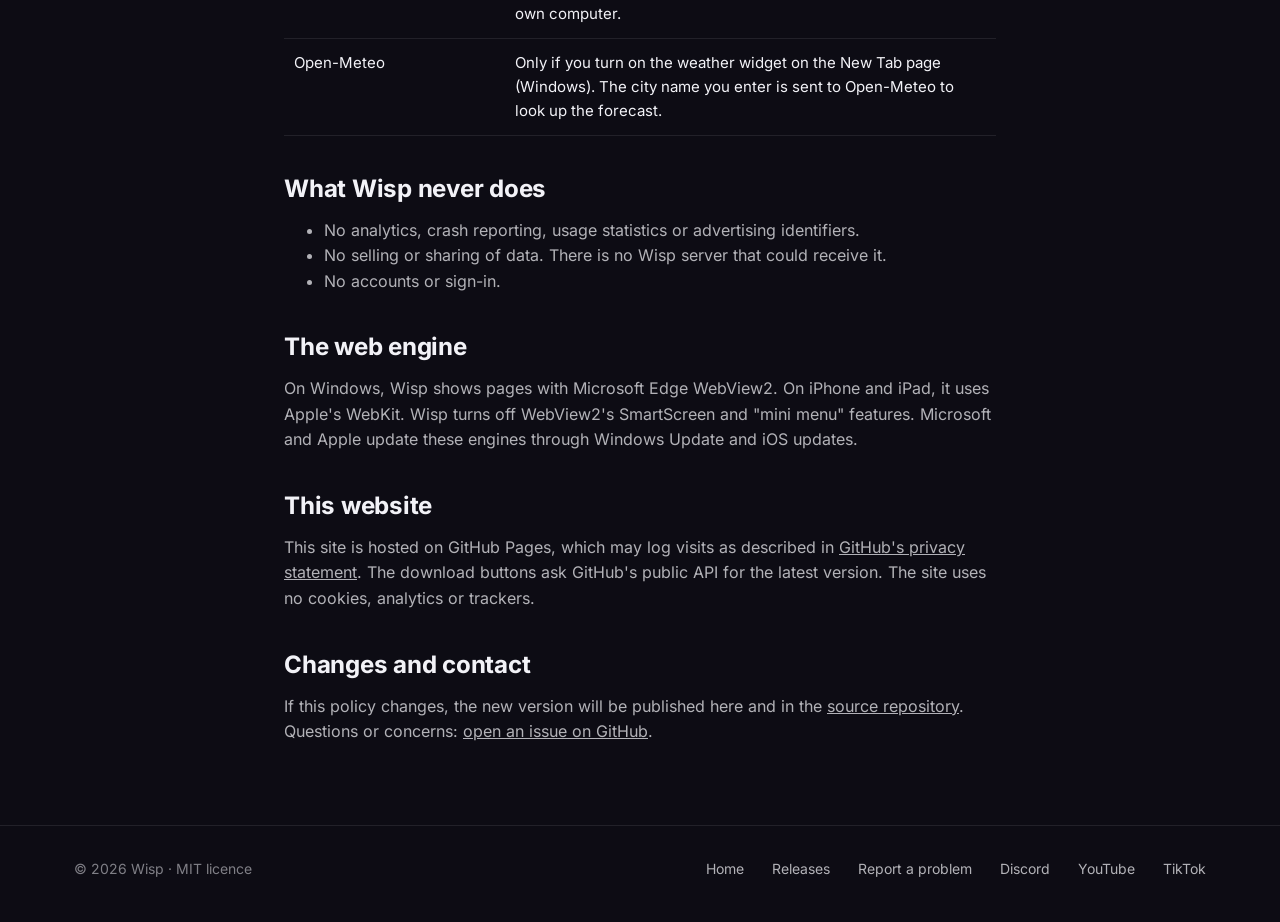
==== commit 4efe4233: "Add the TikTok account to the website TikTok link in the top bar and footer of both pages, and a "Fo" ====
--- a/site/privacy.html
+++ b/site/privacy.html
@@ -17,6 +17,7 @@
   <a class="l opt" href="index.html#iphone">iPhone</a>
   <a class="l opt" href="https://discord.gg/4rn5e7JTTN">Discord</a>
   <a class="l opt" href="https://www.youtube.com/@wisphq">YouTube</a>
+  <a class="l opt" href="https://www.tiktok.com/@wisp.hq">TikTok</a>
   <a class="l" href="https://github.com/Wisp-Browser/Wisp">GitHub</a>
 </div></nav>
 
@@ -73,6 +74,7 @@
   <a href="https://github.com/Wisp-Browser/Wisp/issues">Report a problem</a>
   <a href="https://discord.gg/4rn5e7JTTN">Discord</a>
   <a href="https://www.youtube.com/@wisphq">YouTube</a>
+  <a href="https://www.tiktok.com/@wisp.hq">TikTok</a>
 </div></footer>
 <script src="app.js" defer></script>
 </body>
